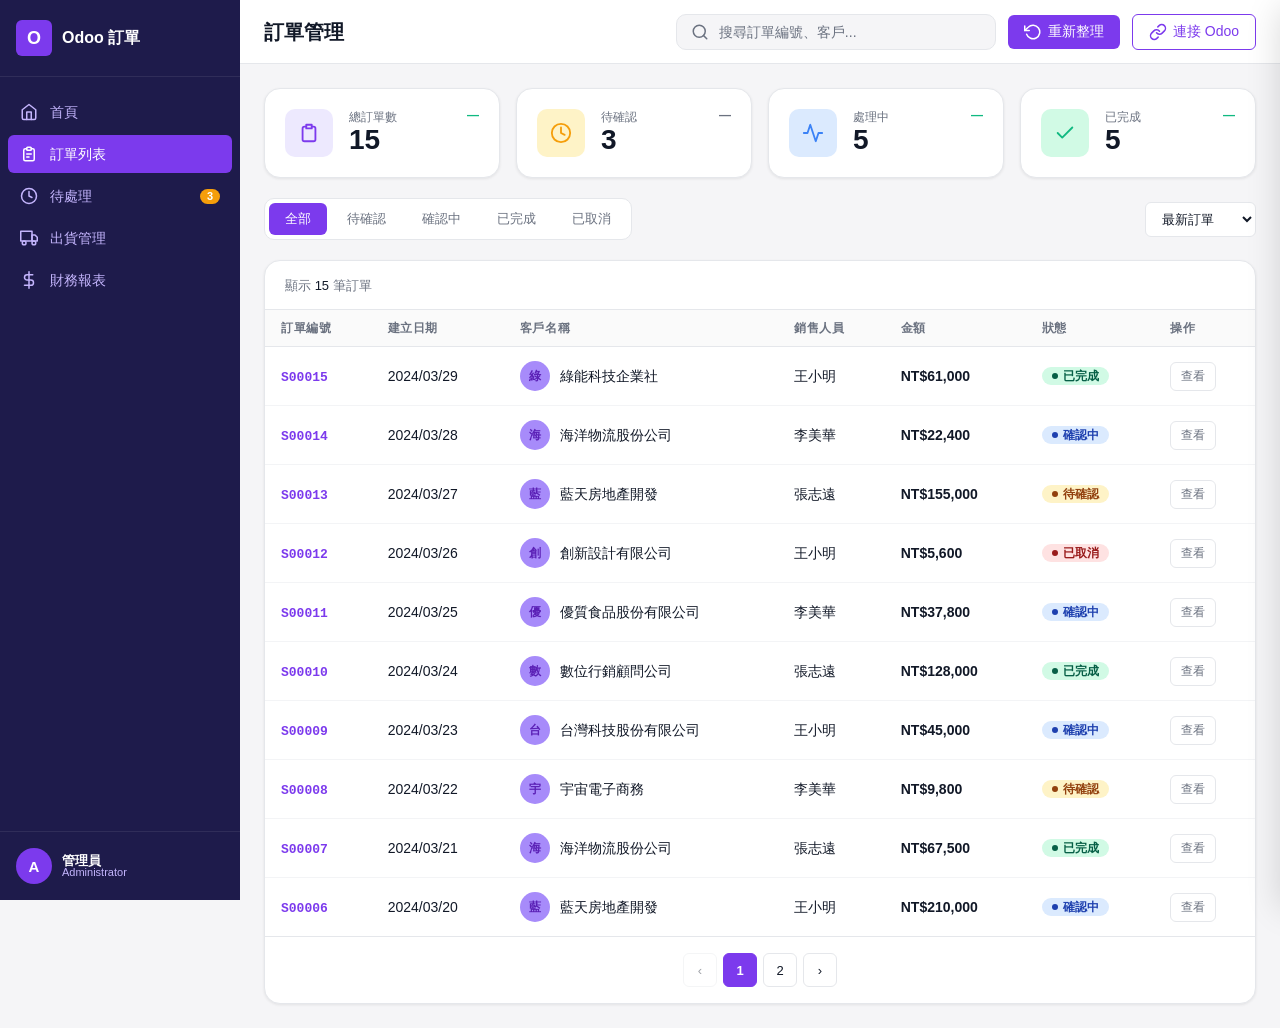
==== orders.html @ 92f42033 "feat: 新增現代化 Odoo 訂單管理頁面 - 新增 orders.html：含側邊欄、頂部列、統計卡片、訂單表格、詳情抽屜 - 新增 css/orders.css：完整 RWD 樣式，支援 48" ====
<!DOCTYPE html>
<html lang="zh-TW">
<head>
  <meta charset="UTF-8" />
  <meta name="viewport" content="width=device-width, initial-scale=1.0" />
  <title>訂單管理系統</title>
  <link rel="stylesheet" href="css/reset.css" />
  <link rel="stylesheet" href="css/orders.css" />
</head>
<body>
  <!-- Sidebar -->
  <aside class="sidebar" id="sidebar">
    <div class="sidebar-header">
      <div class="logo">
        <div class="logo-icon">O</div>
        <span class="logo-text">Odoo 訂單</span>
      </div>
      <button class="sidebar-toggle" id="sidebarToggle" aria-label="切換選單">
        <span></span><span></span><span></span>
      </button>
    </div>
    <nav class="sidebar-nav">
      <a href="index.html" class="nav-item">
        <svg viewBox="0 0 24 24"><path d="M3 9l9-7 9 7v11a2 2 0 01-2 2H5a2 2 0 01-2-2z"/><polyline points="9 22 9 12 15 12 15 22"/></svg>
        首頁
      </a>
      <a href="orders.html" class="nav-item active">
        <svg viewBox="0 0 24 24"><path d="M9 5H7a2 2 0 00-2 2v12a2 2 0 002 2h10a2 2 0 002-2V7a2 2 0 00-2-2h-2"/><rect x="9" y="3" width="6" height="4" rx="1" ry="1"/><line x1="9" y1="12" x2="15" y2="12"/><line x1="9" y1="16" x2="12" y2="16"/></svg>
        訂單列表
      </a>
      <a href="#" class="nav-item">
        <svg viewBox="0 0 24 24"><circle cx="12" cy="12" r="10"/><polyline points="12 6 12 12 16 14"/></svg>
        待處理
        <span class="badge" id="pendingBadge">0</span>
      </a>
      <a href="#" class="nav-item">
        <svg viewBox="0 0 24 24"><rect x="1" y="3" width="15" height="13"/><polygon points="16 8 20 8 23 11 23 16 16 16 16 8"/><circle cx="5.5" cy="18.5" r="2.5"/><circle cx="18.5" cy="18.5" r="2.5"/></svg>
        出貨管理
      </a>
      <a href="#" class="nav-item">
        <svg viewBox="0 0 24 24"><line x1="12" y1="1" x2="12" y2="23"/><path d="M17 5H9.5a3.5 3.5 0 000 7h5a3.5 3.5 0 010 7H6"/></svg>
        財務報表
      </a>
    </nav>
    <div class="sidebar-footer">
      <div class="user-info">
        <div class="avatar">A</div>
        <div class="user-detail">
          <span class="user-name">管理員</span>
          <span class="user-role">Administrator</span>
        </div>
      </div>
    </div>
  </aside>

  <!-- Main Content -->
  <main class="main-content" id="mainContent">
    <!-- Top Bar -->
    <header class="topbar">
      <div class="topbar-left">
        <button class="menu-btn" id="menuBtn" aria-label="選單">
          <span></span><span></span><span></span>
        </button>
        <h1 class="page-title">訂單管理</h1>
      </div>
      <div class="topbar-right">
        <div class="search-box">
          <svg viewBox="0 0 24 24"><circle cx="11" cy="11" r="8"/><line x1="21" y1="21" x2="16.65" y2="16.65"/></svg>
          <input type="text" id="searchInput" placeholder="搜尋訂單編號、客戶..." />
        </div>
        <button class="btn btn-primary" id="refreshBtn">
          <svg viewBox="0 0 24 24"><polyline points="1 4 1 10 7 10"/><path d="M3.51 15a9 9 0 102.13-9.36L1 10"/></svg>
          重新整理
        </button>
        <button class="btn btn-outline" id="connectBtn">
          <svg viewBox="0 0 24 24"><path d="M10 13a5 5 0 007.54.54l3-3a5 5 0 00-7.07-7.07l-1.72 1.71"/><path d="M14 11a5 5 0 00-7.54-.54l-3 3a5 5 0 007.07 7.07l1.71-1.71"/></svg>
          連接 Odoo
        </button>
      </div>
    </header>

    <div class="content-wrapper">
      <!-- Stats Cards -->
      <section class="stats-grid" aria-label="統計總覽">
        <div class="stat-card">
          <div class="stat-icon stat-icon--total">
            <svg viewBox="0 0 24 24"><path d="M9 5H7a2 2 0 00-2 2v12a2 2 0 002 2h10a2 2 0 002-2V7a2 2 0 00-2-2h-2"/><rect x="9" y="3" width="6" height="4"/></svg>
          </div>
          <div class="stat-info">
            <span class="stat-label">總訂單數</span>
            <span class="stat-value" id="statTotal">0</span>
          </div>
          <div class="stat-trend trend-up" id="trendTotal">—</div>
        </div>
        <div class="stat-card">
          <div class="stat-icon stat-icon--pending">
            <svg viewBox="0 0 24 24"><circle cx="12" cy="12" r="10"/><polyline points="12 6 12 12 16 14"/></svg>
          </div>
          <div class="stat-info">
            <span class="stat-label">待確認</span>
            <span class="stat-value" id="statDraft">0</span>
          </div>
          <div class="stat-trend" id="trendDraft">—</div>
        </div>
        <div class="stat-card">
          <div class="stat-icon stat-icon--processing">
            <svg viewBox="0 0 24 24"><polyline points="22 12 18 12 15 21 9 3 6 12 2 12"/></svg>
          </div>
          <div class="stat-info">
            <span class="stat-label">處理中</span>
            <span class="stat-value" id="statSale">0</span>
          </div>
          <div class="stat-trend trend-up" id="trendSale">—</div>
        </div>
        <div class="stat-card">
          <div class="stat-icon stat-icon--done">
            <svg viewBox="0 0 24 24"><polyline points="20 6 9 17 4 12"/></svg>
          </div>
          <div class="stat-info">
            <span class="stat-label">已完成</span>
            <span class="stat-value" id="statDone">0</span>
          </div>
          <div class="stat-trend trend-up" id="trendDone">—</div>
        </div>
      </section>

      <!-- Filters -->
      <section class="filters-bar">
        <div class="filter-tabs" role="tablist">
          <button class="filter-tab active" data-filter="all" role="tab">全部</button>
          <button class="filter-tab" data-filter="draft" role="tab">待確認</button>
          <button class="filter-tab" data-filter="sale" role="tab">確認中</button>
          <button class="filter-tab" data-filter="done" role="tab">已完成</button>
          <button class="filter-tab" data-filter="cancel" role="tab">已取消</button>
        </div>
        <div class="filter-actions">
          <select id="sortSelect" class="select-input">
            <option value="date_order desc">最新訂單</option>
            <option value="date_order asc">最早訂單</option>
            <option value="amount_total desc">金額高到低</option>
            <option value="amount_total asc">金額低到高</option>
          </select>
        </div>
      </section>

      <!-- Order Table -->
      <section class="table-section">
        <div class="table-header">
          <span class="result-count">顯示 <strong id="resultCount">0</strong> 筆訂單</span>
        </div>
        <div class="table-wrapper">
          <table class="order-table" id="orderTable">
            <thead>
              <tr>
                <th>訂單編號</th>
                <th>建立日期</th>
                <th>客戶名稱</th>
                <th>銷售人員</th>
                <th>金額</th>
                <th>狀態</th>
                <th>操作</th>
              </tr>
            </thead>
            <tbody id="orderTableBody">
              <tr class="loading-row">
                <td colspan="7">
                  <div class="loading-state">
                    <div class="spinner"></div>
                    <span>載入中...</span>
                  </div>
                </td>
              </tr>
            </tbody>
          </table>
        </div>
        <!-- Pagination -->
        <div class="pagination" id="pagination"></div>
      </section>
    </div>
  </main>

  <!-- Connect Modal -->
  <div class="modal-overlay" id="connectModal" role="dialog" aria-modal="true" aria-labelledby="modalTitle">
    <div class="modal">
      <div class="modal-header">
        <h2 id="modalTitle">連接 Odoo 後端</h2>
        <button class="modal-close" id="modalClose" aria-label="關閉">&times;</button>
      </div>
      <div class="modal-body">
        <div class="form-group">
          <label for="odooUrl">Odoo 伺服器網址</label>
          <input type="url" id="odooUrl" class="form-input" placeholder="https://your-odoo.com" />
        </div>
        <div class="form-group">
          <label for="odooDb">資料庫名稱</label>
          <input type="text" id="odooDb" class="form-input" placeholder="your_database" />
        </div>
        <div class="form-group">
          <label for="odooUser">帳號</label>
          <input type="text" id="odooUser" class="form-input" placeholder="admin" />
        </div>
        <div class="form-group">
          <label for="odooPass">密碼</label>
          <input type="password" id="odooPass" class="form-input" placeholder="••••••••" />
        </div>
        <div class="alert alert-info" id="demoNote">
          <svg viewBox="0 0 24 24"><circle cx="12" cy="12" r="10"/><line x1="12" y1="8" x2="12" y2="12"/><line x1="12" y1="16" x2="12.01" y2="16"/></svg>
          未連接時將顯示示範資料
        </div>
        <div class="alert alert-error" id="connectError" style="display:none"></div>
      </div>
      <div class="modal-footer">
        <button class="btn btn-outline" id="useDemoBtn">使用示範資料</button>
        <button class="btn btn-primary" id="connectSubmitBtn">連接</button>
      </div>
    </div>
  </div>

  <!-- Order Detail Drawer -->
  <div class="drawer-overlay" id="drawerOverlay"></div>
  <aside class="drawer" id="orderDrawer" aria-label="訂單詳情">
    <div class="drawer-header">
      <h2 id="drawerTitle">訂單詳情</h2>
      <button class="drawer-close" id="drawerClose" aria-label="關閉">&times;</button>
    </div>
    <div class="drawer-body" id="drawerBody">
      <!-- filled by JS -->
    </div>
  </aside>

  <script src="js/orders.js"></script>
</body>
</html>
---- css/orders.css ----
/* ===== CSS Variables ===== */
:root {
  --sidebar-width: 240px;
  --sidebar-collapsed-width: 64px;
  --topbar-height: 64px;

  --color-primary: #7c3aed;
  --color-primary-light: #a78bfa;
  --color-primary-dark: #5b21b6;
  --color-bg: #f5f5f7;
  --color-surface: #ffffff;
  --color-border: #e5e7eb;
  --color-text: #111827;
  --color-text-secondary: #6b7280;
  --color-sidebar-bg: #1e1b4b;
  --color-sidebar-text: #c4b5fd;
  --color-sidebar-active: #7c3aed;

  --color-status-draft: #f59e0b;
  --color-status-sale: #3b82f6;
  --color-status-done: #10b981;
  --color-status-cancel: #ef4444;

  --shadow-sm: 0 1px 3px rgba(0,0,0,.08);
  --shadow-md: 0 4px 16px rgba(0,0,0,.10);
  --shadow-lg: 0 8px 32px rgba(0,0,0,.15);

  --radius-sm: 6px;
  --radius-md: 10px;
  --radius-lg: 16px;

  --transition: 0.2s ease;
}

/* ===== Base ===== */
*, *::before, *::after { box-sizing: border-box; }

body {
  font-family: -apple-system, BlinkMacSystemFont, 'Segoe UI', 'PingFang TC', 'Microsoft JhengHei', sans-serif;
  background: var(--color-bg);
  color: var(--color-text);
  display: flex;
  min-height: 100vh;
  overflow-x: hidden;
}

svg {
  width: 18px;
  height: 18px;
  fill: none;
  stroke: currentColor;
  stroke-width: 2;
  stroke-linecap: round;
  stroke-linejoin: round;
  flex-shrink: 0;
}

/* ===== Sidebar ===== */
.sidebar {
  width: var(--sidebar-width);
  background: var(--color-sidebar-bg);
  display: flex;
  flex-direction: column;
  position: fixed;
  top: 0;
  left: 0;
  height: 100vh;
  z-index: 200;
  transition: transform var(--transition), width var(--transition);
  overflow: hidden;
}

.sidebar-header {
  display: flex;
  align-items: center;
  justify-content: space-between;
  padding: 20px 16px;
  border-bottom: 1px solid rgba(255,255,255,0.08);
}

.logo {
  display: flex;
  align-items: center;
  gap: 10px;
  text-decoration: none;
}

.logo-icon {
  width: 36px;
  height: 36px;
  background: var(--color-primary);
  color: #fff;
  font-weight: 800;
  font-size: 18px;
  border-radius: var(--radius-sm);
  display: flex;
  align-items: center;
  justify-content: center;
}

.logo-text {
  color: #fff;
  font-weight: 700;
  font-size: 16px;
  white-space: nowrap;
}

.sidebar-toggle {
  display: none;
  background: none;
  border: none;
  cursor: pointer;
  flex-direction: column;
  gap: 4px;
  padding: 4px;
}

.sidebar-toggle span {
  display: block;
  width: 18px;
  height: 2px;
  background: var(--color-sidebar-text);
  border-radius: 2px;
  transition: var(--transition);
}

.sidebar-nav {
  flex: 1;
  padding: 16px 8px;
  overflow-y: auto;
  display: flex;
  flex-direction: column;
  gap: 4px;
}

.nav-item {
  display: flex;
  align-items: center;
  gap: 12px;
  padding: 10px 12px;
  color: var(--color-sidebar-text);
  text-decoration: none;
  border-radius: var(--radius-sm);
  font-size: 14px;
  font-weight: 500;
  transition: background var(--transition), color var(--transition);
  white-space: nowrap;
  position: relative;
}

.nav-item:hover {
  background: rgba(124,58,237,0.2);
  color: #fff;
}

.nav-item.active {
  background: var(--color-primary);
  color: #fff;
}

.nav-item svg {
  width: 18px;
  height: 18px;
  flex-shrink: 0;
}

.badge {
  margin-left: auto;
  background: var(--color-status-draft);
  color: #fff;
  font-size: 11px;
  font-weight: 700;
  padding: 2px 7px;
  border-radius: 10px;
  min-width: 20px;
  text-align: center;
}

.sidebar-footer {
  padding: 16px;
  border-top: 1px solid rgba(255,255,255,0.08);
}

.user-info {
  display: flex;
  align-items: center;
  gap: 10px;
}

.avatar {
  width: 36px;
  height: 36px;
  background: var(--color-primary);
  color: #fff;
  border-radius: 50%;
  display: flex;
  align-items: center;
  justify-content: center;
  font-weight: 700;
  font-size: 15px;
  flex-shrink: 0;
}

.user-detail {
  display: flex;
  flex-direction: column;
  overflow: hidden;
}

.user-name {
  color: #fff;
  font-size: 13px;
  font-weight: 600;
  white-space: nowrap;
  overflow: hidden;
  text-overflow: ellipsis;
}

.user-role {
  color: var(--color-sidebar-text);
  font-size: 11px;
  white-space: nowrap;
  overflow: hidden;
  text-overflow: ellipsis;
}

/* ===== Main Content ===== */
.main-content {
  margin-left: var(--sidebar-width);
  flex: 1;
  min-height: 100vh;
  display: flex;
  flex-direction: column;
  transition: margin-left var(--transition);
}

/* ===== Topbar ===== */
.topbar {
  height: var(--topbar-height);
  background: var(--color-surface);
  border-bottom: 1px solid var(--color-border);
  display: flex;
  align-items: center;
  justify-content: space-between;
  padding: 0 24px;
  position: sticky;
  top: 0;
  z-index: 100;
  gap: 16px;
}

.topbar-left {
  display: flex;
  align-items: center;
  gap: 16px;
}

.menu-btn {
  display: none;
  background: none;
  border: none;
  cursor: pointer;
  flex-direction: column;
  gap: 4px;
  padding: 6px;
  border-radius: var(--radius-sm);
}

.menu-btn span {
  display: block;
  width: 20px;
  height: 2px;
  background: var(--color-text);
  border-radius: 2px;
}

.page-title {
  font-size: 20px;
  font-weight: 700;
  color: var(--color-text);
}

.topbar-right {
  display: flex;
  align-items: center;
  gap: 12px;
  flex: 1;
  justify-content: flex-end;
}

.search-box {
  display: flex;
  align-items: center;
  gap: 8px;
  background: var(--color-bg);
  border: 1px solid var(--color-border);
  border-radius: var(--radius-md);
  padding: 8px 14px;
  flex: 1;
  max-width: 320px;
}

.search-box svg {
  color: var(--color-text-secondary);
  flex-shrink: 0;
}

.search-box input {
  border: none;
  background: none;
  outline: none;
  font-size: 14px;
  color: var(--color-text);
  width: 100%;
}

.search-box input::placeholder {
  color: var(--color-text-secondary);
}

/* ===== Buttons ===== */
.btn {
  display: inline-flex;
  align-items: center;
  gap: 6px;
  padding: 8px 16px;
  border-radius: var(--radius-sm);
  font-size: 14px;
  font-weight: 500;
  cursor: pointer;
  border: none;
  transition: background var(--transition), opacity var(--transition);
  white-space: nowrap;
}

.btn-primary {
  background: var(--color-primary);
  color: #fff;
}

.btn-primary:hover {
  background: var(--color-primary-dark);
}

.btn-outline {
  background: transparent;
  color: var(--color-primary);
  border: 1px solid var(--color-primary);
}

.btn-outline:hover {
  background: rgba(124,58,237,0.06);
}

.btn:disabled {
  opacity: 0.6;
  cursor: not-allowed;
}

/* ===== Content Wrapper ===== */
.content-wrapper {
  padding: 24px;
  display: flex;
  flex-direction: column;
  gap: 20px;
}

/* ===== Stats Grid ===== */
.stats-grid {
  display: grid;
  grid-template-columns: repeat(4, 1fr);
  gap: 16px;
}

.stat-card {
  background: var(--color-surface);
  border-radius: var(--radius-lg);
  padding: 20px;
  display: flex;
  align-items: center;
  gap: 16px;
  box-shadow: var(--shadow-sm);
  border: 1px solid var(--color-border);
  transition: box-shadow var(--transition), transform var(--transition);
}

.stat-card:hover {
  box-shadow: var(--shadow-md);
  transform: translateY(-2px);
}

.stat-icon {
  width: 48px;
  height: 48px;
  border-radius: var(--radius-md);
  display: flex;
  align-items: center;
  justify-content: center;
  flex-shrink: 0;
}

.stat-icon svg { width: 22px; height: 22px; }

.stat-icon--total  { background: #ede9fe; color: var(--color-primary); }
.stat-icon--pending { background: #fef3c7; color: var(--color-status-draft); }
.stat-icon--processing { background: #dbeafe; color: var(--color-status-sale); }
.stat-icon--done   { background: #d1fae5; color: var(--color-status-done); }

.stat-info {
  flex: 1;
  display: flex;
  flex-direction: column;
  gap: 2px;
}

.stat-label {
  font-size: 12px;
  color: var(--color-text-secondary);
  font-weight: 500;
}

.stat-value {
  font-size: 28px;
  font-weight: 700;
  color: var(--color-text);
  line-height: 1.1;
}

.stat-trend {
  font-size: 12px;
  font-weight: 600;
  color: var(--color-text-secondary);
  align-self: flex-start;
}

.trend-up { color: var(--color-status-done); }
.trend-down { color: var(--color-status-cancel); }

/* ===== Filters Bar ===== */
.filters-bar {
  display: flex;
  align-items: center;
  justify-content: space-between;
  gap: 16px;
  flex-wrap: wrap;
}

.filter-tabs {
  display: flex;
  gap: 4px;
  background: var(--color-surface);
  border: 1px solid var(--color-border);
  border-radius: var(--radius-md);
  padding: 4px;
}

.filter-tab {
  padding: 7px 16px;
  border: none;
  background: none;
  border-radius: var(--radius-sm);
  font-size: 13px;
  font-weight: 500;
  color: var(--color-text-secondary);
  cursor: pointer;
  transition: background var(--transition), color var(--transition);
  white-space: nowrap;
}

.filter-tab:hover {
  background: var(--color-bg);
  color: var(--color-text);
}

.filter-tab.active {
  background: var(--color-primary);
  color: #fff;
}

.select-input {
  padding: 8px 12px;
  border: 1px solid var(--color-border);
  border-radius: var(--radius-sm);
  font-size: 13px;
  color: var(--color-text);
  background: var(--color-surface);
  outline: none;
  cursor: pointer;
}

/* ===== Table Section ===== */
.table-section {
  background: var(--color-surface);
  border-radius: var(--radius-lg);
  border: 1px solid var(--color-border);
  overflow: hidden;
  box-shadow: var(--shadow-sm);
}

.table-header {
  padding: 16px 20px;
  border-bottom: 1px solid var(--color-border);
}

.result-count {
  font-size: 13px;
  color: var(--color-text-secondary);
}

.result-count strong {
  color: var(--color-text);
}

.table-wrapper {
  overflow-x: auto;
}

.order-table {
  width: 100%;
  border-collapse: collapse;
  font-size: 14px;
}

.order-table thead tr {
  background: #fafafa;
}

.order-table th {
  padding: 12px 16px;
  text-align: left;
  font-size: 12px;
  font-weight: 600;
  color: var(--color-text-secondary);
  text-transform: uppercase;
  letter-spacing: 0.05em;
  border-bottom: 1px solid var(--color-border);
  white-space: nowrap;
}

.order-table td {
  padding: 14px 16px;
  border-bottom: 1px solid #f3f4f6;
  vertical-align: middle;
}

.order-table tbody tr {
  transition: background var(--transition);
}

.order-table tbody tr:hover {
  background: #f9f8ff;
}

.order-table tbody tr:last-child td {
  border-bottom: none;
}

.order-number {
  font-weight: 600;
  color: var(--color-primary);
  font-family: monospace;
  font-size: 13px;
}

.customer-cell {
  display: flex;
  align-items: center;
  gap: 10px;
}

.customer-avatar {
  width: 30px;
  height: 30px;
  border-radius: 50%;
  background: var(--color-primary-light);
  color: var(--color-primary-dark);
  display: flex;
  align-items: center;
  justify-content: center;
  font-size: 12px;
  font-weight: 700;
  flex-shrink: 0;
}

.amount {
  font-weight: 600;
  font-variant-numeric: tabular-nums;
}

/* ===== Status Badge ===== */
.status-badge {
  display: inline-flex;
  align-items: center;
  gap: 5px;
  padding: 3px 10px;
  border-radius: 20px;
  font-size: 12px;
  font-weight: 600;
  white-space: nowrap;
}

.status-badge::before {
  content: '';
  width: 6px;
  height: 6px;
  border-radius: 50%;
  background: currentColor;
  flex-shrink: 0;
}

.status-draft   { background: #fef3c7; color: #92400e; }
.status-sent    { background: #dbeafe; color: #1e40af; }
.status-sale    { background: #dbeafe; color: #1e40af; }
.status-done    { background: #d1fae5; color: #065f46; }
.status-cancel  { background: #fee2e2; color: #991b1b; }

/* ===== Action Buttons ===== */
.action-btn {
  padding: 5px 10px;
  border: 1px solid var(--color-border);
  background: var(--color-surface);
  border-radius: var(--radius-sm);
  font-size: 12px;
  cursor: pointer;
  color: var(--color-text-secondary);
  transition: background var(--transition), color var(--transition), border-color var(--transition);
}

.action-btn:hover {
  background: var(--color-primary);
  color: #fff;
  border-color: var(--color-primary);
}

/* ===== Loading ===== */
.loading-row td {
  padding: 48px !important;
}

.loading-state {
  display: flex;
  flex-direction: column;
  align-items: center;
  gap: 12px;
  color: var(--color-text-secondary);
}

.spinner {
  width: 36px;
  height: 36px;
  border: 3px solid var(--color-border);
  border-top-color: var(--color-primary);
  border-radius: 50%;
  animation: spin 0.7s linear infinite;
}

@keyframes spin {
  to { transform: rotate(360deg); }
}

.empty-state {
  text-align: center;
  padding: 48px;
  color: var(--color-text-secondary);
}

.empty-state svg {
  width: 48px;
  height: 48px;
  margin: 0 auto 12px;
  display: block;
  opacity: 0.3;
}

/* ===== Pagination ===== */
.pagination {
  display: flex;
  align-items: center;
  justify-content: center;
  gap: 6px;
  padding: 16px;
  border-top: 1px solid var(--color-border);
  flex-wrap: wrap;
}

.page-btn {
  min-width: 34px;
  height: 34px;
  padding: 0 8px;
  border: 1px solid var(--color-border);
  background: var(--color-surface);
  border-radius: var(--radius-sm);
  font-size: 13px;
  cursor: pointer;
  color: var(--color-text);
  transition: background var(--transition), color var(--transition);
  display: flex;
  align-items: center;
  justify-content: center;
}

.page-btn:hover:not(:disabled) {
  background: var(--color-primary);
  color: #fff;
  border-color: var(--color-primary);
}

.page-btn.active {
  background: var(--color-primary);
  color: #fff;
  border-color: var(--color-primary);
  font-weight: 700;
}

.page-btn:disabled {
  opacity: 0.4;
  cursor: not-allowed;
}

/* ===== Modal ===== */
.modal-overlay {
  position: fixed;
  inset: 0;
  background: rgba(0,0,0,0.5);
  z-index: 400;
  display: none;
  align-items: center;
  justify-content: center;
  padding: 16px;
  backdrop-filter: blur(4px);
}

.modal-overlay.open {
  display: flex;
}

.modal {
  background: var(--color-surface);
  border-radius: var(--radius-lg);
  width: 100%;
  max-width: 460px;
  box-shadow: var(--shadow-lg);
  animation: modalIn 0.2s ease;
}

@keyframes modalIn {
  from { opacity: 0; transform: scale(0.96) translateY(8px); }
  to   { opacity: 1; transform: scale(1) translateY(0); }
}

.modal-header {
  display: flex;
  align-items: center;
  justify-content: space-between;
  padding: 20px 24px 0;
}

.modal-header h2 {
  font-size: 18px;
  font-weight: 700;
}

.modal-close {
  width: 32px;
  height: 32px;
  border: none;
  background: var(--color-bg);
  border-radius: var(--radius-sm);
  font-size: 18px;
  cursor: pointer;
  color: var(--color-text-secondary);
  display: flex;
  align-items: center;
  justify-content: center;
  transition: background var(--transition);
}

.modal-close:hover { background: var(--color-border); }

.modal-body {
  padding: 20px 24px;
  display: flex;
  flex-direction: column;
  gap: 16px;
}

.modal-footer {
  padding: 0 24px 24px;
  display: flex;
  gap: 10px;
  justify-content: flex-end;
}

.form-group {
  display: flex;
  flex-direction: column;
  gap: 6px;
}

.form-group label {
  font-size: 13px;
  font-weight: 600;
  color: var(--color-text);
}

.form-input {
  padding: 9px 12px;
  border: 1px solid var(--color-border);
  border-radius: var(--radius-sm);
  font-size: 14px;
  outline: none;
  transition: border-color var(--transition);
  background: var(--color-bg);
  color: var(--color-text);
}

.form-input:focus {
  border-color: var(--color-primary);
  background: #fff;
}

.alert {
  display: flex;
  align-items: flex-start;
  gap: 8px;
  padding: 10px 14px;
  border-radius: var(--radius-sm);
  font-size: 13px;
}

.alert svg { width: 16px; height: 16px; flex-shrink: 0; margin-top: 1px; }
.alert-info  { background: #eff6ff; color: #1e40af; border: 1px solid #bfdbfe; }
.alert-error { background: #fef2f2; color: #991b1b; border: 1px solid #fecaca; }

/* ===== Drawer ===== */
.drawer-overlay {
  position: fixed;
  inset: 0;
  background: rgba(0,0,0,0.4);
  z-index: 300;
  display: none;
  backdrop-filter: blur(2px);
}

.drawer-overlay.open { display: block; }

.drawer {
  position: fixed;
  top: 0;
  right: 0;
  width: 420px;
  height: 100vh;
  background: var(--color-surface);
  z-index: 350;
  box-shadow: var(--shadow-lg);
  transform: translateX(100%);
  transition: transform 0.25s ease;
  display: flex;
  flex-direction: column;
  overflow: hidden;
}

.drawer.open {
  transform: translateX(0);
}

.drawer-header {
  display: flex;
  align-items: center;
  justify-content: space-between;
  padding: 20px 24px;
  border-bottom: 1px solid var(--color-border);
}

.drawer-header h2 {
  font-size: 17px;
  font-weight: 700;
}

.drawer-close {
  width: 32px;
  height: 32px;
  border: none;
  background: var(--color-bg);
  border-radius: var(--radius-sm);
  font-size: 18px;
  cursor: pointer;
  color: var(--color-text-secondary);
  display: flex;
  align-items: center;
  justify-content: center;
}

.drawer-close:hover { background: var(--color-border); }

.drawer-body {
  flex: 1;
  overflow-y: auto;
  padding: 20px 24px;
}

/* Drawer content */
.detail-section {
  margin-bottom: 24px;
}

.detail-section-title {
  font-size: 12px;
  font-weight: 700;
  color: var(--color-text-secondary);
  text-transform: uppercase;
  letter-spacing: 0.05em;
  margin-bottom: 12px;
}

.detail-grid {
  display: grid;
  grid-template-columns: 1fr 1fr;
  gap: 12px;
}

.detail-item {
  display: flex;
  flex-direction: column;
  gap: 3px;
}

.detail-item .label {
  font-size: 11px;
  color: var(--color-text-secondary);
  font-weight: 500;
}

.detail-item .value {
  font-size: 14px;
  color: var(--color-text);
  font-weight: 500;
}

.detail-divider {
  border: none;
  border-top: 1px solid var(--color-border);
  margin: 16px 0;
}

.order-lines-table {
  width: 100%;
  font-size: 13px;
  border-collapse: collapse;
}

.order-lines-table th {
  text-align: left;
  font-size: 11px;
  color: var(--color-text-secondary);
  font-weight: 600;
  text-transform: uppercase;
  padding: 6px 8px;
  border-bottom: 1px solid var(--color-border);
}

.order-lines-table td {
  padding: 8px;
  border-bottom: 1px solid #f3f4f6;
}

.order-lines-table tr:last-child td {
  border-bottom: none;
}

.total-row {
  font-weight: 700;
  font-size: 16px;
  padding: 12px 0 0;
  display: flex;
  justify-content: space-between;
  border-top: 2px solid var(--color-border);
  margin-top: 8px;
}

/* ===== Responsive ===== */
@media (max-width: 1100px) {
  .stats-grid {
    grid-template-columns: repeat(2, 1fr);
  }
}

@media (max-width: 768px) {
  .sidebar {
    transform: translateX(-100%);
  }

  .sidebar.open {
    transform: translateX(0);
  }

  .sidebar-toggle {
    display: flex;
  }

  .main-content {
    margin-left: 0;
  }

  .menu-btn {
    display: flex;
  }

  .topbar {
    padding: 0 16px;
    gap: 10px;
  }

  .search-box {
    max-width: 200px;
  }

  .btn span, .btn-text { display: none; }

  .content-wrapper {
    padding: 16px;
  }

  .stats-grid {
    grid-template-columns: repeat(2, 1fr);
    gap: 12px;
  }

  .stat-value { font-size: 22px; }

  .filter-tabs {
    overflow-x: auto;
    max-width: 100%;
  }

  .order-table th:nth-child(4),
  .order-table td:nth-child(4) {
    display: none;
  }

  .drawer {
    width: 100%;
  }

  .page-title { font-size: 16px; }
}

@media (max-width: 480px) {
  .stats-grid {
    grid-template-columns: 1fr 1fr;
    gap: 10px;
  }

  .stat-card {
    padding: 14px;
    gap: 10px;
  }

  .topbar-right .btn-outline {
    display: none;
  }

  .order-table th:nth-child(2),
  .order-table td:nth-child(2),
  .order-table th:nth-child(6),
  .order-table td:nth-child(6) {
    display: none;
  }
}
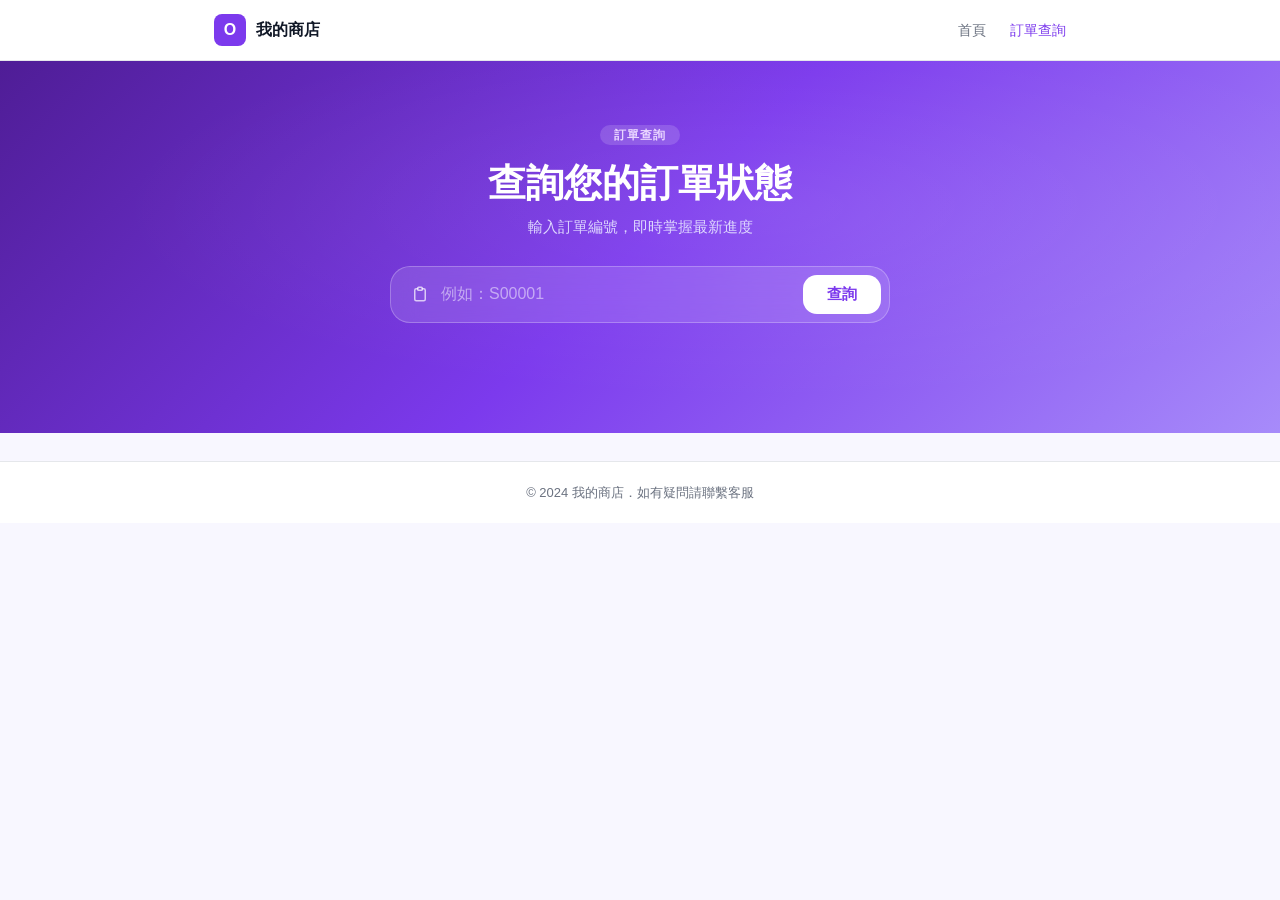
==== commit 4d232b72: "refactor: 改為客戶端訂單查詢頁面 移除後台列表設計，改為客戶輸入訂單編號查詢單筆訂單， 包含進度時間軸、商品明細、訂單資訊，支援 Odoo JSON-RPC。  https://claude" ====
--- a/orders.html
+++ b/orders.html
@@ -3,230 +3,61 @@
 <head>
   <meta charset="UTF-8" />
   <meta name="viewport" content="width=device-width, initial-scale=1.0" />
-  <title>訂單管理系統</title>
+  <title>訂單查詢</title>
   <link rel="stylesheet" href="css/reset.css" />
   <link rel="stylesheet" href="css/orders.css" />
 </head>
 <body>
-  <!-- Sidebar -->
-  <aside class="sidebar" id="sidebar">
-    <div class="sidebar-header">
-      <div class="logo">
-        <div class="logo-icon">O</div>
-        <span class="logo-text">Odoo 訂單</span>
+
+  <!-- Header -->
+  <header class="site-header">
+    <div class="header-inner">
+      <a href="index.html" class="brand">
+        <div class="brand-icon">O</div>
+        <span>我的商店</span>
+      </a>
+      <nav class="header-nav">
+        <a href="index.html">首頁</a>
+        <a href="orders.html" class="active">訂單查詢</a>
+      </nav>
+    </div>
+  </header>
+
+  <main>
+
+    <!-- Hero Search -->
+    <section class="hero">
+      <div class="hero-inner">
+        <p class="hero-eyebrow">訂單查詢</p>
+        <h1 class="hero-title">查詢您的訂單狀態</h1>
+        <p class="hero-sub">輸入訂單編號，即時掌握最新進度</p>
+        <form class="search-form" id="searchForm" autocomplete="off">
+          <div class="search-field">
+            <svg viewBox="0 0 24 24"><path d="M9 5H7a2 2 0 00-2 2v12a2 2 0 002 2h10a2 2 0 002-2V7a2 2 0 00-2-2h-2"/><rect x="9" y="3" width="6" height="4" rx="1"/></svg>
+            <input
+              type="text"
+              id="orderInput"
+              placeholder="例如：S00001"
+              maxlength="20"
+              aria-label="訂單編號"
+            />
+          </div>
+          <button type="submit" class="search-btn">查詢</button>
+        </form>
+        <p class="search-hint" id="searchError"></p>
       </div>
-      <button class="sidebar-toggle" id="sidebarToggle" aria-label="切換選單">
-        <span></span><span></span><span></span>
-      </button>
-    </div>
-    <nav class="sidebar-nav">
-      <a href="index.html" class="nav-item">
-        <svg viewBox="0 0 24 24"><path d="M3 9l9-7 9 7v11a2 2 0 01-2 2H5a2 2 0 01-2-2z"/><polyline points="9 22 9 12 15 12 15 22"/></svg>
-        首頁
-      </a>
-      <a href="orders.html" class="nav-item active">
-        <svg viewBox="0 0 24 24"><path d="M9 5H7a2 2 0 00-2 2v12a2 2 0 002 2h10a2 2 0 002-2V7a2 2 0 00-2-2h-2"/><rect x="9" y="3" width="6" height="4" rx="1" ry="1"/><line x1="9" y1="12" x2="15" y2="12"/><line x1="9" y1="16" x2="12" y2="16"/></svg>
-        訂單列表
-      </a>
-      <a href="#" class="nav-item">
-        <svg viewBox="0 0 24 24"><circle cx="12" cy="12" r="10"/><polyline points="12 6 12 12 16 14"/></svg>
-        待處理
-        <span class="badge" id="pendingBadge">0</span>
-      </a>
-      <a href="#" class="nav-item">
-        <svg viewBox="0 0 24 24"><rect x="1" y="3" width="15" height="13"/><polygon points="16 8 20 8 23 11 23 16 16 16 16 8"/><circle cx="5.5" cy="18.5" r="2.5"/><circle cx="18.5" cy="18.5" r="2.5"/></svg>
-        出貨管理
-      </a>
-      <a href="#" class="nav-item">
-        <svg viewBox="0 0 24 24"><line x1="12" y1="1" x2="12" y2="23"/><path d="M17 5H9.5a3.5 3.5 0 000 7h5a3.5 3.5 0 010 7H6"/></svg>
-        財務報表
-      </a>
-    </nav>
-    <div class="sidebar-footer">
-      <div class="user-info">
-        <div class="avatar">A</div>
-        <div class="user-detail">
-          <span class="user-name">管理員</span>
-          <span class="user-role">Administrator</span>
-        </div>
-      </div>
-    </div>
-  </aside>
+    </section>
 
-  <!-- Main Content -->
-  <main class="main-content" id="mainContent">
-    <!-- Top Bar -->
-    <header class="topbar">
-      <div class="topbar-left">
-        <button class="menu-btn" id="menuBtn" aria-label="選單">
-          <span></span><span></span><span></span>
-        </button>
-        <h1 class="page-title">訂單管理</h1>
-      </div>
-      <div class="topbar-right">
-        <div class="search-box">
-          <svg viewBox="0 0 24 24"><circle cx="11" cy="11" r="8"/><line x1="21" y1="21" x2="16.65" y2="16.65"/></svg>
-          <input type="text" id="searchInput" placeholder="搜尋訂單編號、客戶..." />
-        </div>
-        <button class="btn btn-primary" id="refreshBtn">
-          <svg viewBox="0 0 24 24"><polyline points="1 4 1 10 7 10"/><path d="M3.51 15a9 9 0 102.13-9.36L1 10"/></svg>
-          重新整理
-        </button>
-        <button class="btn btn-outline" id="connectBtn">
-          <svg viewBox="0 0 24 24"><path d="M10 13a5 5 0 007.54.54l3-3a5 5 0 00-7.07-7.07l-1.72 1.71"/><path d="M14 11a5 5 0 00-7.54-.54l-3 3a5 5 0 007.07 7.07l1.71-1.71"/></svg>
-          連接 Odoo
-        </button>
-      </div>
-    </header>
+    <!-- Result Area -->
+    <section class="result-section" id="resultSection" aria-live="polite">
+      <!-- Filled by JS -->
+    </section>
 
-    <div class="content-wrapper">
-      <!-- Stats Cards -->
-      <section class="stats-grid" aria-label="統計總覽">
-        <div class="stat-card">
-          <div class="stat-icon stat-icon--total">
-            <svg viewBox="0 0 24 24"><path d="M9 5H7a2 2 0 00-2 2v12a2 2 0 002 2h10a2 2 0 002-2V7a2 2 0 00-2-2h-2"/><rect x="9" y="3" width="6" height="4"/></svg>
-          </div>
-          <div class="stat-info">
-            <span class="stat-label">總訂單數</span>
-            <span class="stat-value" id="statTotal">0</span>
-          </div>
-          <div class="stat-trend trend-up" id="trendTotal">—</div>
-        </div>
-        <div class="stat-card">
-          <div class="stat-icon stat-icon--pending">
-            <svg viewBox="0 0 24 24"><circle cx="12" cy="12" r="10"/><polyline points="12 6 12 12 16 14"/></svg>
-          </div>
-          <div class="stat-info">
-            <span class="stat-label">待確認</span>
-            <span class="stat-value" id="statDraft">0</span>
-          </div>
-          <div class="stat-trend" id="trendDraft">—</div>
-        </div>
-        <div class="stat-card">
-          <div class="stat-icon stat-icon--processing">
-            <svg viewBox="0 0 24 24"><polyline points="22 12 18 12 15 21 9 3 6 12 2 12"/></svg>
-          </div>
-          <div class="stat-info">
-            <span class="stat-label">處理中</span>
-            <span class="stat-value" id="statSale">0</span>
-          </div>
-          <div class="stat-trend trend-up" id="trendSale">—</div>
-        </div>
-        <div class="stat-card">
-          <div class="stat-icon stat-icon--done">
-            <svg viewBox="0 0 24 24"><polyline points="20 6 9 17 4 12"/></svg>
-          </div>
-          <div class="stat-info">
-            <span class="stat-label">已完成</span>
-            <span class="stat-value" id="statDone">0</span>
-          </div>
-          <div class="stat-trend trend-up" id="trendDone">—</div>
-        </div>
-      </section>
-
-      <!-- Filters -->
-      <section class="filters-bar">
-        <div class="filter-tabs" role="tablist">
-          <button class="filter-tab active" data-filter="all" role="tab">全部</button>
-          <button class="filter-tab" data-filter="draft" role="tab">待確認</button>
-          <button class="filter-tab" data-filter="sale" role="tab">確認中</button>
-          <button class="filter-tab" data-filter="done" role="tab">已完成</button>
-          <button class="filter-tab" data-filter="cancel" role="tab">已取消</button>
-        </div>
-        <div class="filter-actions">
-          <select id="sortSelect" class="select-input">
-            <option value="date_order desc">最新訂單</option>
-            <option value="date_order asc">最早訂單</option>
-            <option value="amount_total desc">金額高到低</option>
-            <option value="amount_total asc">金額低到高</option>
-          </select>
-        </div>
-      </section>
-
-      <!-- Order Table -->
-      <section class="table-section">
-        <div class="table-header">
-          <span class="result-count">顯示 <strong id="resultCount">0</strong> 筆訂單</span>
-        </div>
-        <div class="table-wrapper">
-          <table class="order-table" id="orderTable">
-            <thead>
-              <tr>
-                <th>訂單編號</th>
-                <th>建立日期</th>
-                <th>客戶名稱</th>
-                <th>銷售人員</th>
-                <th>金額</th>
-                <th>狀態</th>
-                <th>操作</th>
-              </tr>
-            </thead>
-            <tbody id="orderTableBody">
-              <tr class="loading-row">
-                <td colspan="7">
-                  <div class="loading-state">
-                    <div class="spinner"></div>
-                    <span>載入中...</span>
-                  </div>
-                </td>
-              </tr>
-            </tbody>
-          </table>
-        </div>
-        <!-- Pagination -->
-        <div class="pagination" id="pagination"></div>
-      </section>
-    </div>
   </main>
 
-  <!-- Connect Modal -->
-  <div class="modal-overlay" id="connectModal" role="dialog" aria-modal="true" aria-labelledby="modalTitle">
-    <div class="modal">
-      <div class="modal-header">
-        <h2 id="modalTitle">連接 Odoo 後端</h2>
-        <button class="modal-close" id="modalClose" aria-label="關閉">&times;</button>
-      </div>
-      <div class="modal-body">
-        <div class="form-group">
-          <label for="odooUrl">Odoo 伺服器網址</label>
-          <input type="url" id="odooUrl" class="form-input" placeholder="https://your-odoo.com" />
-        </div>
-        <div class="form-group">
-          <label for="odooDb">資料庫名稱</label>
-          <input type="text" id="odooDb" class="form-input" placeholder="your_database" />
-        </div>
-        <div class="form-group">
-          <label for="odooUser">帳號</label>
-          <input type="text" id="odooUser" class="form-input" placeholder="admin" />
-        </div>
-        <div class="form-group">
-          <label for="odooPass">密碼</label>
-          <input type="password" id="odooPass" class="form-input" placeholder="••••••••" />
-        </div>
-        <div class="alert alert-info" id="demoNote">
-          <svg viewBox="0 0 24 24"><circle cx="12" cy="12" r="10"/><line x1="12" y1="8" x2="12" y2="12"/><line x1="12" y1="16" x2="12.01" y2="16"/></svg>
-          未連接時將顯示示範資料
-        </div>
-        <div class="alert alert-error" id="connectError" style="display:none"></div>
-      </div>
-      <div class="modal-footer">
-        <button class="btn btn-outline" id="useDemoBtn">使用示範資料</button>
-        <button class="btn btn-primary" id="connectSubmitBtn">連接</button>
-      </div>
-    </div>
-  </div>
-
-  <!-- Order Detail Drawer -->
-  <div class="drawer-overlay" id="drawerOverlay"></div>
-  <aside class="drawer" id="orderDrawer" aria-label="訂單詳情">
-    <div class="drawer-header">
-      <h2 id="drawerTitle">訂單詳情</h2>
-      <button class="drawer-close" id="drawerClose" aria-label="關閉">&times;</button>
-    </div>
-    <div class="drawer-body" id="drawerBody">
-      <!-- filled by JS -->
-    </div>
-  </aside>
+  <footer class="site-footer">
+    <p>© 2024 我的商店．如有疑問請聯繫客服</p>
+  </footer>
 
   <script src="js/orders.js"></script>
 </body>
--- a/css/orders.css
+++ b/css/orders.css
@@ -1,1069 +1,484 @@
-/* ===== CSS Variables ===== */
+/* ===== Variables ===== */
 :root {
-  --sidebar-width: 240px;
-  --sidebar-collapsed-width: 64px;
-  --topbar-height: 64px;
-
-  --color-primary: #7c3aed;
-  --color-primary-light: #a78bfa;
+  --color-primary:      #7c3aed;
+  --color-primary-light:#ede9fe;
   --color-primary-dark: #5b21b6;
-  --color-bg: #f5f5f7;
-  --color-surface: #ffffff;
-  --color-border: #e5e7eb;
-  --color-text: #111827;
-  --color-text-secondary: #6b7280;
-  --color-sidebar-bg: #1e1b4b;
-  --color-sidebar-text: #c4b5fd;
-  --color-sidebar-active: #7c3aed;
-
-  --color-status-draft: #f59e0b;
-  --color-status-sale: #3b82f6;
-  --color-status-done: #10b981;
-  --color-status-cancel: #ef4444;
-
-  --shadow-sm: 0 1px 3px rgba(0,0,0,.08);
-  --shadow-md: 0 4px 16px rgba(0,0,0,.10);
-  --shadow-lg: 0 8px 32px rgba(0,0,0,.15);
-
-  --radius-sm: 6px;
-  --radius-md: 10px;
-  --radius-lg: 16px;
-
+  --color-bg:           #f8f7ff;
+  --color-surface:      #ffffff;
+  --color-border:       #e5e7eb;
+  --color-text:         #111827;
+  --color-text-muted:   #6b7280;
+
+  --color-draft:  #f59e0b;
+  --color-sale:   #3b82f6;
+  --color-done:   #10b981;
+  --color-cancel: #ef4444;
+
+  --shadow-sm: 0 1px 4px rgba(0,0,0,.07);
+  --shadow-md: 0 4px 20px rgba(0,0,0,.10);
+  --shadow-lg: 0 8px 40px rgba(124,58,237,.15);
+
+  --radius-sm: 8px;
+  --radius-md: 14px;
+  --radius-lg: 20px;
   --transition: 0.2s ease;
 }
 
-/* ===== Base ===== */
 *, *::before, *::after { box-sizing: border-box; }
 
 body {
-  font-family: -apple-system, BlinkMacSystemFont, 'Segoe UI', 'PingFang TC', 'Microsoft JhengHei', sans-serif;
+  font-family: -apple-system, BlinkMacSystemFont, 'Segoe UI', 'PingFang TC',
+               'Microsoft JhengHei', sans-serif;
   background: var(--color-bg);
   color: var(--color-text);
-  display: flex;
   min-height: 100vh;
-  overflow-x: hidden;
-}
-
-svg {
-  width: 18px;
-  height: 18px;
-  fill: none;
-  stroke: currentColor;
-  stroke-width: 2;
-  stroke-linecap: round;
-  stroke-linejoin: round;
-  flex-shrink: 0;
-}
-
-/* ===== Sidebar ===== */
-.sidebar {
-  width: var(--sidebar-width);
-  background: var(--color-sidebar-bg);
   display: flex;
   flex-direction: column;
-  position: fixed;
-  top: 0;
-  left: 0;
-  height: 100vh;
-  z-index: 200;
-  transition: transform var(--transition), width var(--transition);
-  overflow: hidden;
-}
-
-.sidebar-header {
+}
+
+svg {
+  width: 18px; height: 18px;
+  fill: none; stroke: currentColor;
+  stroke-width: 2; stroke-linecap: round; stroke-linejoin: round;
+  flex-shrink: 0;
+}
+
+/* ===== Header ===== */
+.site-header {
+  background: var(--color-surface);
+  border-bottom: 1px solid var(--color-border);
+  position: sticky; top: 0; z-index: 100;
+}
+
+.header-inner {
+  max-width: 900px;
+  margin: 0 auto;
+  padding: 0 24px;
+  height: 60px;
   display: flex;
   align-items: center;
   justify-content: space-between;
-  padding: 20px 16px;
-  border-bottom: 1px solid rgba(255,255,255,0.08);
-}
-
-.logo {
+}
+
+.brand {
+  display: flex; align-items: center; gap: 10px;
+  text-decoration: none; color: var(--color-text);
+  font-weight: 700; font-size: 16px;
+}
+
+.brand-icon {
+  width: 32px; height: 32px;
+  background: var(--color-primary);
+  color: #fff; font-weight: 800; font-size: 16px;
+  border-radius: var(--radius-sm);
+  display: flex; align-items: center; justify-content: center;
+}
+
+.header-nav {
+  display: flex; gap: 24px;
+}
+
+.header-nav a {
+  text-decoration: none;
+  color: var(--color-text-muted);
+  font-size: 14px; font-weight: 500;
+  transition: color var(--transition);
+}
+
+.header-nav a:hover,
+.header-nav a.active {
+  color: var(--color-primary);
+}
+
+/* ===== Hero ===== */
+.hero {
+  background: linear-gradient(135deg, #4f1d96 0%, #7c3aed 50%, #a78bfa 100%);
+  padding: 64px 24px 80px;
+  text-align: center;
+  position: relative;
+  overflow: hidden;
+}
+
+.hero::before {
+  content: '';
+  position: absolute; inset: 0;
+  background: radial-gradient(ellipse at 60% 40%, rgba(255,255,255,.08) 0%, transparent 60%);
+}
+
+.hero-inner {
+  position: relative;
+  max-width: 600px;
+  margin: 0 auto;
+}
+
+.hero-eyebrow {
+  display: inline-block;
+  background: rgba(255,255,255,.15);
+  color: #e9d5ff;
+  font-size: 12px; font-weight: 600;
+  letter-spacing: .08em; text-transform: uppercase;
+  padding: 4px 14px; border-radius: 20px;
+  margin-bottom: 16px;
+}
+
+.hero-title {
+  font-size: clamp(26px, 5vw, 38px);
+  font-weight: 800; color: #fff;
+  line-height: 1.2; margin-bottom: 12px;
+}
+
+.hero-sub {
+  color: #ddd6fe; font-size: 15px; margin-bottom: 32px;
+}
+
+/* ===== Search Form ===== */
+.search-form {
   display: flex;
-  align-items: center;
   gap: 10px;
-  text-decoration: none;
-}
-
-.logo-icon {
-  width: 36px;
-  height: 36px;
-  background: var(--color-primary);
-  color: #fff;
-  font-weight: 800;
-  font-size: 18px;
-  border-radius: var(--radius-sm);
-  display: flex;
-  align-items: center;
-  justify-content: center;
-}
-
-.logo-text {
-  color: #fff;
-  font-weight: 700;
-  font-size: 16px;
-  white-space: nowrap;
-}
-
-.sidebar-toggle {
-  display: none;
-  background: none;
-  border: none;
-  cursor: pointer;
-  flex-direction: column;
-  gap: 4px;
-  padding: 4px;
-}
-
-.sidebar-toggle span {
-  display: block;
-  width: 18px;
-  height: 2px;
-  background: var(--color-sidebar-text);
-  border-radius: 2px;
-  transition: var(--transition);
-}
-
-.sidebar-nav {
+  background: rgba(255,255,255,.12);
+  backdrop-filter: blur(12px);
+  border: 1px solid rgba(255,255,255,.25);
+  border-radius: var(--radius-lg);
+  padding: 8px 8px 8px 20px;
+  max-width: 500px;
+  margin: 0 auto;
+}
+
+.search-field {
   flex: 1;
-  padding: 16px 8px;
-  overflow-y: auto;
-  display: flex;
-  flex-direction: column;
-  gap: 4px;
-}
-
-.nav-item {
-  display: flex;
-  align-items: center;
-  gap: 12px;
-  padding: 10px 12px;
-  color: var(--color-sidebar-text);
-  text-decoration: none;
-  border-radius: var(--radius-sm);
-  font-size: 14px;
+  display: flex; align-items: center; gap: 10px;
+  color: rgba(255,255,255,.7);
+}
+
+.search-field input {
+  flex: 1; border: none; background: none; outline: none;
+  font-size: 16px; color: #fff;
   font-weight: 500;
-  transition: background var(--transition), color var(--transition);
-  white-space: nowrap;
-  position: relative;
-}
-
-.nav-item:hover {
-  background: rgba(124,58,237,0.2);
-  color: #fff;
-}
-
-.nav-item.active {
-  background: var(--color-primary);
-  color: #fff;
-}
-
-.nav-item svg {
-  width: 18px;
-  height: 18px;
-  flex-shrink: 0;
-}
-
-.badge {
-  margin-left: auto;
-  background: var(--color-status-draft);
-  color: #fff;
-  font-size: 11px;
-  font-weight: 700;
-  padding: 2px 7px;
-  border-radius: 10px;
-  min-width: 20px;
-  text-align: center;
-}
-
-.sidebar-footer {
-  padding: 16px;
-  border-top: 1px solid rgba(255,255,255,0.08);
-}
-
-.user-info {
-  display: flex;
-  align-items: center;
-  gap: 10px;
-}
-
-.avatar {
-  width: 36px;
-  height: 36px;
-  background: var(--color-primary);
-  color: #fff;
-  border-radius: 50%;
-  display: flex;
-  align-items: center;
-  justify-content: center;
-  font-weight: 700;
-  font-size: 15px;
-  flex-shrink: 0;
-}
-
-.user-detail {
-  display: flex;
-  flex-direction: column;
-  overflow: hidden;
-}
-
-.user-name {
-  color: #fff;
-  font-size: 13px;
-  font-weight: 600;
-  white-space: nowrap;
-  overflow: hidden;
-  text-overflow: ellipsis;
-}
-
-.user-role {
-  color: var(--color-sidebar-text);
-  font-size: 11px;
-  white-space: nowrap;
-  overflow: hidden;
-  text-overflow: ellipsis;
-}
-
-/* ===== Main Content ===== */
-.main-content {
-  margin-left: var(--sidebar-width);
+}
+
+.search-field input::placeholder { color: rgba(255,255,255,.5); }
+
+.search-btn {
+  padding: 10px 24px;
+  background: #fff; color: var(--color-primary);
+  border: none; border-radius: var(--radius-md);
+  font-size: 15px; font-weight: 700;
+  cursor: pointer; white-space: nowrap;
+  transition: background var(--transition), transform var(--transition);
+}
+
+.search-btn:hover { background: #f3f0ff; transform: translateY(-1px); }
+.search-btn:active { transform: translateY(0); }
+
+.search-hint {
+  margin-top: 12px; font-size: 13px;
+  color: #fca5a5; min-height: 18px;
+}
+
+/* ===== Result Section ===== */
+.result-section {
+  max-width: 760px;
+  margin: -32px auto 60px;
+  padding: 0 24px;
   flex: 1;
-  min-height: 100vh;
-  display: flex;
-  flex-direction: column;
-  transition: margin-left var(--transition);
-}
-
-/* ===== Topbar ===== */
-.topbar {
-  height: var(--topbar-height);
-  background: var(--color-surface);
-  border-bottom: 1px solid var(--color-border);
-  display: flex;
-  align-items: center;
-  justify-content: space-between;
-  padding: 0 24px;
-  position: sticky;
-  top: 0;
-  z-index: 100;
-  gap: 16px;
-}
-
-.topbar-left {
-  display: flex;
-  align-items: center;
-  gap: 16px;
-}
-
-.menu-btn {
-  display: none;
-  background: none;
-  border: none;
-  cursor: pointer;
-  flex-direction: column;
-  gap: 4px;
-  padding: 6px;
-  border-radius: var(--radius-sm);
-}
-
-.menu-btn span {
-  display: block;
-  width: 20px;
-  height: 2px;
-  background: var(--color-text);
-  border-radius: 2px;
-}
-
-.page-title {
-  font-size: 20px;
-  font-weight: 700;
-  color: var(--color-text);
-}
-
-.topbar-right {
-  display: flex;
-  align-items: center;
-  gap: 12px;
-  flex: 1;
-  justify-content: flex-end;
-}
-
-.search-box {
-  display: flex;
-  align-items: center;
-  gap: 8px;
-  background: var(--color-bg);
-  border: 1px solid var(--color-border);
-  border-radius: var(--radius-md);
-  padding: 8px 14px;
-  flex: 1;
-  max-width: 320px;
-}
-
-.search-box svg {
-  color: var(--color-text-secondary);
-  flex-shrink: 0;
-}
-
-.search-box input {
-  border: none;
-  background: none;
-  outline: none;
-  font-size: 14px;
-  color: var(--color-text);
-  width: 100%;
-}
-
-.search-box input::placeholder {
-  color: var(--color-text-secondary);
-}
-
-/* ===== Buttons ===== */
-.btn {
-  display: inline-flex;
-  align-items: center;
-  gap: 6px;
-  padding: 8px 16px;
-  border-radius: var(--radius-sm);
-  font-size: 14px;
-  font-weight: 500;
-  cursor: pointer;
-  border: none;
-  transition: background var(--transition), opacity var(--transition);
-  white-space: nowrap;
-}
-
-.btn-primary {
-  background: var(--color-primary);
-  color: #fff;
-}
-
-.btn-primary:hover {
-  background: var(--color-primary-dark);
-}
-
-.btn-outline {
-  background: transparent;
-  color: var(--color-primary);
-  border: 1px solid var(--color-primary);
-}
-
-.btn-outline:hover {
-  background: rgba(124,58,237,0.06);
-}
-
-.btn:disabled {
-  opacity: 0.6;
-  cursor: not-allowed;
-}
-
-/* ===== Content Wrapper ===== */
-.content-wrapper {
-  padding: 24px;
-  display: flex;
-  flex-direction: column;
-  gap: 20px;
-}
-
-/* ===== Stats Grid ===== */
-.stats-grid {
-  display: grid;
-  grid-template-columns: repeat(4, 1fr);
-  gap: 16px;
-}
-
-.stat-card {
+}
+
+/* ===== Order Card ===== */
+.order-card {
   background: var(--color-surface);
   border-radius: var(--radius-lg);
-  padding: 20px;
-  display: flex;
-  align-items: center;
-  gap: 16px;
-  box-shadow: var(--shadow-sm);
-  border: 1px solid var(--color-border);
-  transition: box-shadow var(--transition), transform var(--transition);
-}
-
-.stat-card:hover {
-  box-shadow: var(--shadow-md);
-  transform: translateY(-2px);
-}
-
-.stat-icon {
-  width: 48px;
-  height: 48px;
-  border-radius: var(--radius-md);
-  display: flex;
-  align-items: center;
-  justify-content: center;
-  flex-shrink: 0;
-}
-
-.stat-icon svg { width: 22px; height: 22px; }
-
-.stat-icon--total  { background: #ede9fe; color: var(--color-primary); }
-.stat-icon--pending { background: #fef3c7; color: var(--color-status-draft); }
-.stat-icon--processing { background: #dbeafe; color: var(--color-status-sale); }
-.stat-icon--done   { background: #d1fae5; color: var(--color-status-done); }
-
-.stat-info {
-  flex: 1;
-  display: flex;
-  flex-direction: column;
-  gap: 2px;
-}
-
-.stat-label {
-  font-size: 12px;
-  color: var(--color-text-secondary);
-  font-weight: 500;
-}
-
-.stat-value {
-  font-size: 28px;
-  font-weight: 700;
-  color: var(--color-text);
-  line-height: 1.1;
-}
-
-.stat-trend {
-  font-size: 12px;
-  font-weight: 600;
-  color: var(--color-text-secondary);
-  align-self: flex-start;
-}
-
-.trend-up { color: var(--color-status-done); }
-.trend-down { color: var(--color-status-cancel); }
-
-/* ===== Filters Bar ===== */
-.filters-bar {
-  display: flex;
-  align-items: center;
+  box-shadow: var(--shadow-lg);
+  overflow: hidden;
+  animation: cardIn .3s ease;
+}
+
+@keyframes cardIn {
+  from { opacity: 0; transform: translateY(16px); }
+  to   { opacity: 1; transform: translateY(0); }
+}
+
+/* Order Card Header */
+.card-header {
+  padding: 24px 28px;
+  background: linear-gradient(135deg, #4f1d96, #7c3aed);
+  color: #fff;
+  display: flex; align-items: center;
   justify-content: space-between;
   gap: 16px;
   flex-wrap: wrap;
 }
 
-.filter-tabs {
-  display: flex;
-  gap: 4px;
+.order-meta h2 {
+  font-size: 22px; font-weight: 800;
+  font-family: monospace; letter-spacing: .02em;
+  margin-bottom: 4px;
+}
+
+.order-meta .order-date {
+  font-size: 13px; color: #ddd6fe;
+}
+
+.status-pill {
+  display: inline-flex; align-items: center; gap: 7px;
+  padding: 6px 16px;
+  border-radius: 30px; font-size: 13px; font-weight: 700;
+  white-space: nowrap;
+}
+
+.status-pill::before {
+  content: ''; width: 7px; height: 7px;
+  border-radius: 50%; background: currentColor;
+}
+
+.pill-draft  { background: #fef3c7; color: #92400e; }
+.pill-sale   { background: #dbeafe; color: #1e40af; }
+.pill-done   { background: #d1fae5; color: #065f46; }
+.pill-cancel { background: #fee2e2; color: #991b1b; }
+
+/* Progress Timeline */
+.progress-wrap {
+  padding: 28px 28px 20px;
+  border-bottom: 1px solid var(--color-border);
+}
+
+.progress-label {
+  font-size: 11px; font-weight: 700; color: var(--color-text-muted);
+  text-transform: uppercase; letter-spacing: .06em;
+  margin-bottom: 20px;
+}
+
+.timeline {
+  display: flex; align-items: flex-start;
+  position: relative;
+}
+
+.timeline::before {
+  content: '';
+  position: absolute; top: 14px; left: 14px;
+  right: 14px; height: 2px;
+  background: var(--color-border);
+  z-index: 0;
+}
+
+.timeline-fill {
+  position: absolute; top: 14px; left: 14px;
+  height: 2px; background: var(--color-primary);
+  transition: width .6s cubic-bezier(.4,0,.2,1);
+  z-index: 1;
+}
+
+.step {
+  flex: 1; display: flex; flex-direction: column;
+  align-items: center; gap: 8px; position: relative; z-index: 2;
+}
+
+.step-dot {
+  width: 28px; height: 28px;
+  border-radius: 50%; border: 2px solid var(--color-border);
   background: var(--color-surface);
-  border: 1px solid var(--color-border);
+  display: flex; align-items: center; justify-content: center;
+  transition: border-color .3s, background .3s;
+}
+
+.step-dot svg { width: 13px; height: 13px; color: var(--color-border); }
+
+.step.active .step-dot {
+  border-color: var(--color-primary);
+  background: var(--color-primary);
+}
+
+.step.active .step-dot svg { color: #fff; }
+
+.step.done .step-dot {
+  border-color: var(--color-done);
+  background: var(--color-done);
+}
+
+.step.done .step-dot svg { color: #fff; }
+
+.step.cancelled .step-dot {
+  border-color: var(--color-cancel);
+  background: var(--color-cancel);
+}
+
+.step-name {
+  font-size: 11px; font-weight: 600;
+  color: var(--color-text-muted); text-align: center;
+  line-height: 1.3;
+}
+
+.step.active .step-name,
+.step.done .step-name { color: var(--color-text); }
+
+/* Info Grid */
+.info-grid {
+  display: grid;
+  grid-template-columns: 1fr 1fr;
+  gap: 0;
+  border-bottom: 1px solid var(--color-border);
+}
+
+.info-cell {
+  padding: 20px 28px;
+  border-right: 1px solid var(--color-border);
+}
+
+.info-cell:nth-child(2n) { border-right: none; }
+
+.info-cell .cell-label {
+  font-size: 11px; font-weight: 700;
+  color: var(--color-text-muted);
+  text-transform: uppercase; letter-spacing: .05em;
+  margin-bottom: 6px;
+}
+
+.info-cell .cell-value {
+  font-size: 15px; font-weight: 600; color: var(--color-text);
+}
+
+/* Order Lines */
+.lines-wrap {
+  padding: 0 28px 24px;
+}
+
+.lines-title {
+  font-size: 11px; font-weight: 700; color: var(--color-text-muted);
+  text-transform: uppercase; letter-spacing: .06em;
+  padding: 20px 0 12px;
+  border-bottom: 1px solid var(--color-border);
+}
+
+.order-line {
+  display: flex; align-items: center;
+  gap: 14px; padding: 14px 0;
+  border-bottom: 1px solid #f3f4f6;
+}
+
+.order-line:last-of-type { border-bottom: none; }
+
+.line-icon {
+  width: 40px; height: 40px; border-radius: var(--radius-sm);
+  background: var(--color-primary-light);
+  color: var(--color-primary);
+  display: flex; align-items: center; justify-content: center;
+  flex-shrink: 0;
+}
+
+.line-icon svg { width: 18px; height: 18px; }
+
+.line-name {
+  flex: 1;
+  font-size: 14px; font-weight: 600;
+}
+
+.line-qty {
+  font-size: 13px; color: var(--color-text-muted);
+  background: #f3f4f6; padding: 2px 8px; border-radius: 6px;
+}
+
+.line-amount {
+  font-size: 15px; font-weight: 700;
+  color: var(--color-text); min-width: 90px; text-align: right;
+}
+
+/* Total */
+.total-bar {
+  display: flex; align-items: center;
+  justify-content: space-between;
+  margin: 16px 0 0;
+  padding: 16px 20px;
+  background: var(--color-primary-light);
   border-radius: var(--radius-md);
-  padding: 4px;
-}
-
-.filter-tab {
-  padding: 7px 16px;
-  border: none;
-  background: none;
-  border-radius: var(--radius-sm);
-  font-size: 13px;
-  font-weight: 500;
-  color: var(--color-text-secondary);
-  cursor: pointer;
-  transition: background var(--transition), color var(--transition);
-  white-space: nowrap;
-}
-
-.filter-tab:hover {
-  background: var(--color-bg);
-  color: var(--color-text);
-}
-
-.filter-tab.active {
-  background: var(--color-primary);
-  color: #fff;
-}
-
-.select-input {
-  padding: 8px 12px;
-  border: 1px solid var(--color-border);
-  border-radius: var(--radius-sm);
-  font-size: 13px;
-  color: var(--color-text);
-  background: var(--color-surface);
-  outline: none;
-  cursor: pointer;
-}
-
-/* ===== Table Section ===== */
-.table-section {
+}
+
+.total-bar .total-label {
+  font-size: 14px; font-weight: 600; color: var(--color-primary-dark);
+}
+
+.total-bar .total-amount {
+  font-size: 22px; font-weight: 800; color: var(--color-primary-dark);
+}
+
+/* Not Found */
+.not-found {
+  text-align: center; padding: 48px 24px;
   background: var(--color-surface);
   border-radius: var(--radius-lg);
-  border: 1px solid var(--color-border);
-  overflow: hidden;
-  box-shadow: var(--shadow-sm);
-}
-
-.table-header {
-  padding: 16px 20px;
-  border-bottom: 1px solid var(--color-border);
-}
-
-.result-count {
-  font-size: 13px;
-  color: var(--color-text-secondary);
-}
-
-.result-count strong {
-  color: var(--color-text);
-}
-
-.table-wrapper {
-  overflow-x: auto;
-}
-
-.order-table {
-  width: 100%;
-  border-collapse: collapse;
-  font-size: 14px;
-}
-
-.order-table thead tr {
-  background: #fafafa;
-}
-
-.order-table th {
-  padding: 12px 16px;
-  text-align: left;
-  font-size: 12px;
-  font-weight: 600;
-  color: var(--color-text-secondary);
-  text-transform: uppercase;
-  letter-spacing: 0.05em;
-  border-bottom: 1px solid var(--color-border);
-  white-space: nowrap;
-}
-
-.order-table td {
-  padding: 14px 16px;
-  border-bottom: 1px solid #f3f4f6;
-  vertical-align: middle;
-}
-
-.order-table tbody tr {
-  transition: background var(--transition);
-}
-
-.order-table tbody tr:hover {
-  background: #f9f8ff;
-}
-
-.order-table tbody tr:last-child td {
-  border-bottom: none;
-}
-
-.order-number {
-  font-weight: 600;
-  color: var(--color-primary);
-  font-family: monospace;
-  font-size: 13px;
-}
-
-.customer-cell {
-  display: flex;
-  align-items: center;
-  gap: 10px;
-}
-
-.customer-avatar {
-  width: 30px;
-  height: 30px;
-  border-radius: 50%;
-  background: var(--color-primary-light);
-  color: var(--color-primary-dark);
-  display: flex;
-  align-items: center;
-  justify-content: center;
-  font-size: 12px;
-  font-weight: 700;
-  flex-shrink: 0;
-}
-
-.amount {
-  font-weight: 600;
-  font-variant-numeric: tabular-nums;
-}
-
-/* ===== Status Badge ===== */
-.status-badge {
-  display: inline-flex;
-  align-items: center;
-  gap: 5px;
-  padding: 3px 10px;
-  border-radius: 20px;
-  font-size: 12px;
-  font-weight: 600;
-  white-space: nowrap;
-}
-
-.status-badge::before {
-  content: '';
-  width: 6px;
-  height: 6px;
-  border-radius: 50%;
-  background: currentColor;
-  flex-shrink: 0;
-}
-
-.status-draft   { background: #fef3c7; color: #92400e; }
-.status-sent    { background: #dbeafe; color: #1e40af; }
-.status-sale    { background: #dbeafe; color: #1e40af; }
-.status-done    { background: #d1fae5; color: #065f46; }
-.status-cancel  { background: #fee2e2; color: #991b1b; }
-
-/* ===== Action Buttons ===== */
-.action-btn {
-  padding: 5px 10px;
-  border: 1px solid var(--color-border);
-  background: var(--color-surface);
-  border-radius: var(--radius-sm);
-  font-size: 12px;
-  cursor: pointer;
-  color: var(--color-text-secondary);
-  transition: background var(--transition), color var(--transition), border-color var(--transition);
-}
-
-.action-btn:hover {
-  background: var(--color-primary);
-  color: #fff;
-  border-color: var(--color-primary);
-}
-
-/* ===== Loading ===== */
-.loading-row td {
-  padding: 48px !important;
-}
-
-.loading-state {
-  display: flex;
-  flex-direction: column;
-  align-items: center;
-  gap: 12px;
-  color: var(--color-text-secondary);
+  box-shadow: var(--shadow-md);
+  animation: cardIn .3s ease;
+}
+
+.not-found-icon {
+  width: 64px; height: 64px;
+  background: #fef3c7; border-radius: 50%;
+  display: flex; align-items: center; justify-content: center;
+  margin: 0 auto 16px;
+}
+
+.not-found-icon svg { width: 28px; height: 28px; color: #d97706; }
+
+.not-found h3 { font-size: 18px; font-weight: 700; margin-bottom: 8px; }
+.not-found p  { color: var(--color-text-muted); font-size: 14px; }
+
+/* Loading */
+.loading-wrap {
+  text-align: center; padding: 60px 24px;
 }
 
 .spinner {
-  width: 36px;
-  height: 36px;
+  width: 40px; height: 40px;
   border: 3px solid var(--color-border);
   border-top-color: var(--color-primary);
   border-radius: 50%;
-  animation: spin 0.7s linear infinite;
-}
-
-@keyframes spin {
-  to { transform: rotate(360deg); }
-}
-
-.empty-state {
-  text-align: center;
-  padding: 48px;
-  color: var(--color-text-secondary);
-}
-
-.empty-state svg {
-  width: 48px;
-  height: 48px;
+  animation: spin .7s linear infinite;
   margin: 0 auto 12px;
-  display: block;
-  opacity: 0.3;
-}
-
-/* ===== Pagination ===== */
-.pagination {
-  display: flex;
-  align-items: center;
-  justify-content: center;
-  gap: 6px;
-  padding: 16px;
+}
+
+@keyframes spin { to { transform: rotate(360deg); } }
+
+.loading-wrap p { color: var(--color-text-muted); font-size: 14px; }
+
+/* ===== Footer ===== */
+.site-footer {
+  text-align: center; padding: 24px;
   border-top: 1px solid var(--color-border);
-  flex-wrap: wrap;
-}
-
-.page-btn {
-  min-width: 34px;
-  height: 34px;
-  padding: 0 8px;
-  border: 1px solid var(--color-border);
+  color: var(--color-text-muted); font-size: 13px;
   background: var(--color-surface);
-  border-radius: var(--radius-sm);
-  font-size: 13px;
-  cursor: pointer;
-  color: var(--color-text);
-  transition: background var(--transition), color var(--transition);
-  display: flex;
-  align-items: center;
-  justify-content: center;
-}
-
-.page-btn:hover:not(:disabled) {
-  background: var(--color-primary);
-  color: #fff;
-  border-color: var(--color-primary);
-}
-
-.page-btn.active {
-  background: var(--color-primary);
-  color: #fff;
-  border-color: var(--color-primary);
-  font-weight: 700;
-}
-
-.page-btn:disabled {
-  opacity: 0.4;
-  cursor: not-allowed;
-}
-
-/* ===== Modal ===== */
-.modal-overlay {
-  position: fixed;
-  inset: 0;
-  background: rgba(0,0,0,0.5);
-  z-index: 400;
-  display: none;
-  align-items: center;
-  justify-content: center;
-  padding: 16px;
-  backdrop-filter: blur(4px);
-}
-
-.modal-overlay.open {
-  display: flex;
-}
-
-.modal {
-  background: var(--color-surface);
-  border-radius: var(--radius-lg);
-  width: 100%;
-  max-width: 460px;
-  box-shadow: var(--shadow-lg);
-  animation: modalIn 0.2s ease;
-}
-
-@keyframes modalIn {
-  from { opacity: 0; transform: scale(0.96) translateY(8px); }
-  to   { opacity: 1; transform: scale(1) translateY(0); }
-}
-
-.modal-header {
-  display: flex;
-  align-items: center;
-  justify-content: space-between;
-  padding: 20px 24px 0;
-}
-
-.modal-header h2 {
-  font-size: 18px;
-  font-weight: 700;
-}
-
-.modal-close {
-  width: 32px;
-  height: 32px;
-  border: none;
-  background: var(--color-bg);
-  border-radius: var(--radius-sm);
-  font-size: 18px;
-  cursor: pointer;
-  color: var(--color-text-secondary);
-  display: flex;
-  align-items: center;
-  justify-content: center;
-  transition: background var(--transition);
-}
-
-.modal-close:hover { background: var(--color-border); }
-
-.modal-body {
-  padding: 20px 24px;
-  display: flex;
-  flex-direction: column;
-  gap: 16px;
-}
-
-.modal-footer {
-  padding: 0 24px 24px;
-  display: flex;
-  gap: 10px;
-  justify-content: flex-end;
-}
-
-.form-group {
-  display: flex;
-  flex-direction: column;
-  gap: 6px;
-}
-
-.form-group label {
-  font-size: 13px;
-  font-weight: 600;
-  color: var(--color-text);
-}
-
-.form-input {
-  padding: 9px 12px;
-  border: 1px solid var(--color-border);
-  border-radius: var(--radius-sm);
-  font-size: 14px;
-  outline: none;
-  transition: border-color var(--transition);
-  background: var(--color-bg);
-  color: var(--color-text);
-}
-
-.form-input:focus {
-  border-color: var(--color-primary);
-  background: #fff;
-}
-
-.alert {
-  display: flex;
-  align-items: flex-start;
-  gap: 8px;
-  padding: 10px 14px;
-  border-radius: var(--radius-sm);
-  font-size: 13px;
-}
-
-.alert svg { width: 16px; height: 16px; flex-shrink: 0; margin-top: 1px; }
-.alert-info  { background: #eff6ff; color: #1e40af; border: 1px solid #bfdbfe; }
-.alert-error { background: #fef2f2; color: #991b1b; border: 1px solid #fecaca; }
-
-/* ===== Drawer ===== */
-.drawer-overlay {
-  position: fixed;
-  inset: 0;
-  background: rgba(0,0,0,0.4);
-  z-index: 300;
-  display: none;
-  backdrop-filter: blur(2px);
-}
-
-.drawer-overlay.open { display: block; }
-
-.drawer {
-  position: fixed;
-  top: 0;
-  right: 0;
-  width: 420px;
-  height: 100vh;
-  background: var(--color-surface);
-  z-index: 350;
-  box-shadow: var(--shadow-lg);
-  transform: translateX(100%);
-  transition: transform 0.25s ease;
-  display: flex;
-  flex-direction: column;
-  overflow: hidden;
-}
-
-.drawer.open {
-  transform: translateX(0);
-}
-
-.drawer-header {
-  display: flex;
-  align-items: center;
-  justify-content: space-between;
-  padding: 20px 24px;
-  border-bottom: 1px solid var(--color-border);
-}
-
-.drawer-header h2 {
-  font-size: 17px;
-  font-weight: 700;
-}
-
-.drawer-close {
-  width: 32px;
-  height: 32px;
-  border: none;
-  background: var(--color-bg);
-  border-radius: var(--radius-sm);
-  font-size: 18px;
-  cursor: pointer;
-  color: var(--color-text-secondary);
-  display: flex;
-  align-items: center;
-  justify-content: center;
-}
-
-.drawer-close:hover { background: var(--color-border); }
-
-.drawer-body {
-  flex: 1;
-  overflow-y: auto;
-  padding: 20px 24px;
-}
-
-/* Drawer content */
-.detail-section {
-  margin-bottom: 24px;
-}
-
-.detail-section-title {
-  font-size: 12px;
-  font-weight: 700;
-  color: var(--color-text-secondary);
-  text-transform: uppercase;
-  letter-spacing: 0.05em;
-  margin-bottom: 12px;
-}
-
-.detail-grid {
-  display: grid;
-  grid-template-columns: 1fr 1fr;
-  gap: 12px;
-}
-
-.detail-item {
-  display: flex;
-  flex-direction: column;
-  gap: 3px;
-}
-
-.detail-item .label {
-  font-size: 11px;
-  color: var(--color-text-secondary);
-  font-weight: 500;
-}
-
-.detail-item .value {
-  font-size: 14px;
-  color: var(--color-text);
-  font-weight: 500;
-}
-
-.detail-divider {
-  border: none;
-  border-top: 1px solid var(--color-border);
-  margin: 16px 0;
-}
-
-.order-lines-table {
-  width: 100%;
-  font-size: 13px;
-  border-collapse: collapse;
-}
-
-.order-lines-table th {
-  text-align: left;
-  font-size: 11px;
-  color: var(--color-text-secondary);
-  font-weight: 600;
-  text-transform: uppercase;
-  padding: 6px 8px;
-  border-bottom: 1px solid var(--color-border);
-}
-
-.order-lines-table td {
-  padding: 8px;
-  border-bottom: 1px solid #f3f4f6;
-}
-
-.order-lines-table tr:last-child td {
-  border-bottom: none;
-}
-
-.total-row {
-  font-weight: 700;
-  font-size: 16px;
-  padding: 12px 0 0;
-  display: flex;
-  justify-content: space-between;
-  border-top: 2px solid var(--color-border);
-  margin-top: 8px;
 }
 
 /* ===== Responsive ===== */
-@media (max-width: 1100px) {
-  .stats-grid {
-    grid-template-columns: repeat(2, 1fr);
-  }
-}
-
-@media (max-width: 768px) {
-  .sidebar {
-    transform: translateX(-100%);
-  }
-
-  .sidebar.open {
-    transform: translateX(0);
-  }
-
-  .sidebar-toggle {
-    display: flex;
-  }
-
-  .main-content {
-    margin-left: 0;
-  }
-
-  .menu-btn {
-    display: flex;
-  }
-
-  .topbar {
-    padding: 0 16px;
-    gap: 10px;
-  }
-
-  .search-box {
-    max-width: 200px;
-  }
-
-  .btn span, .btn-text { display: none; }
-
-  .content-wrapper {
-    padding: 16px;
-  }
-
-  .stats-grid {
-    grid-template-columns: repeat(2, 1fr);
+@media (max-width: 600px) {
+  .hero { padding: 48px 16px 72px; }
+
+  .search-form {
+    flex-direction: column;
+    padding: 14px 16px;
     gap: 12px;
   }
 
-  .stat-value { font-size: 22px; }
-
-  .filter-tabs {
-    overflow-x: auto;
-    max-width: 100%;
+  .search-btn { width: 100%; padding: 12px; }
+
+  .result-section { margin-top: -24px; padding: 0 16px; }
+
+  .card-header { padding: 20px; }
+  .card-header h2 { font-size: 18px; }
+
+  .progress-wrap { padding: 20px; }
+
+  .info-grid { grid-template-columns: 1fr; }
+  .info-cell { border-right: none !important; padding: 14px 20px; }
+
+  .lines-wrap { padding: 0 20px 20px; }
+
+  .step-name { font-size: 10px; }
+}
+
+@media (max-width: 380px) {
+  .timeline::before { display: none; }
+  .timeline-fill   { display: none; }
+  .timeline {
+    flex-direction: column; align-items: flex-start; gap: 12px;
   }
-
-  .order-table th:nth-child(4),
-  .order-table td:nth-child(4) {
-    display: none;
-  }
-
-  .drawer {
-    width: 100%;
-  }
-
-  .page-title { font-size: 16px; }
-}
-
-@media (max-width: 480px) {
-  .stats-grid {
-    grid-template-columns: 1fr 1fr;
-    gap: 10px;
-  }
-
-  .stat-card {
-    padding: 14px;
-    gap: 10px;
-  }
-
-  .topbar-right .btn-outline {
-    display: none;
-  }
-
-  .order-table th:nth-child(2),
-  .order-table td:nth-child(2),
-  .order-table th:nth-child(6),
-  .order-table td:nth-child(6) {
-    display: none;
-  }
-}
+  .step { flex-direction: row; gap: 12px; align-items: center; }
+  .step-name { text-align: left; }
+}
